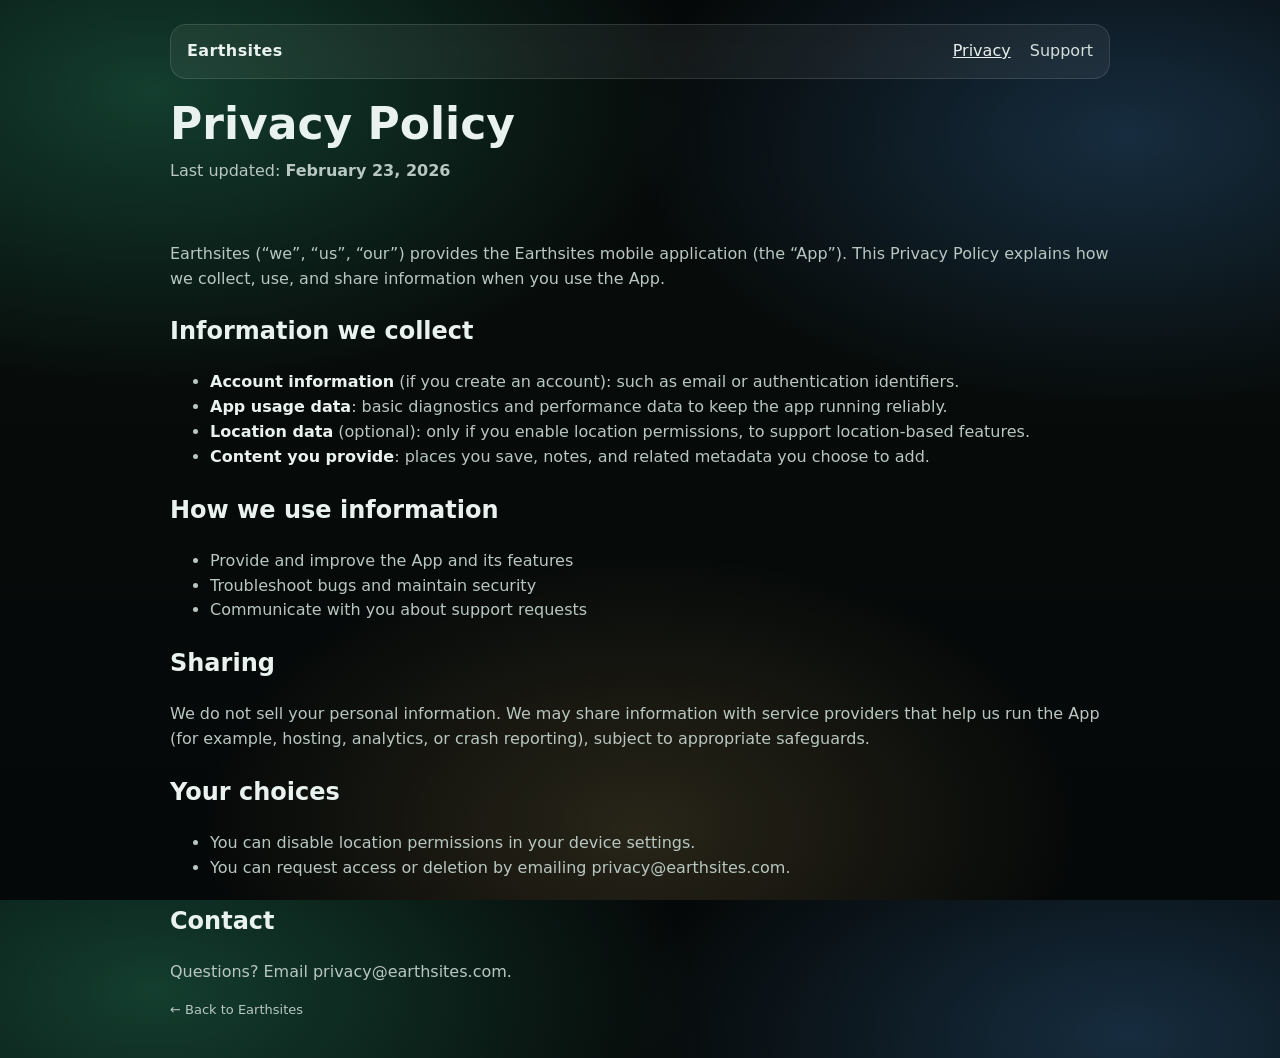
==== privacy.html @ e6c6376e "Initial Earthsites website" ====
<!doctype html>
<html lang="en">
<head>
  <meta charset="utf-8" />
  <meta name="viewport" content="width=device-width,initial-scale=1" />
  <title>Earthsites — Privacy Policy</title>
  <meta name="description" content="Earthsites Privacy Policy" />
  <link rel="stylesheet" href="/styles.css" />
</head>
<body>
  <header class="wrap">
    <nav class="nav">
      <a class="brand" href="/">Earthsites</a>
      <div class="links">
        <a class="active" href="/privacy">Privacy</a>
        <a href="/support">Support</a>
      </div>
    </nav>

    <section class="pagehead">
      <h1>Privacy Policy</h1>
      <p class="sub">Last updated: <strong>February 23, 2026</strong></p>
    </section>
  </header>

  <main class="wrap prose">
    <p>
      Earthsites (“we”, “us”, “our”) provides the Earthsites mobile application (the “App”).
      This Privacy Policy explains how we collect, use, and share information when you use the App.
    </p>

    <h2>Information we collect</h2>
    <ul>
      <li><strong>Account information</strong> (if you create an account): such as email or authentication identifiers.</li>
      <li><strong>App usage data</strong>: basic diagnostics and performance data to keep the app running reliably.</li>
      <li><strong>Location data</strong> (optional): only if you enable location permissions, to support location-based features.</li>
      <li><strong>Content you provide</strong>: places you save, notes, and related metadata you choose to add.</li>
    </ul>

    <h2>How we use information</h2>
    <ul>
      <li>Provide and improve the App and its features</li>
      <li>Troubleshoot bugs and maintain security</li>
      <li>Communicate with you about support requests</li>
    </ul>

    <h2>Sharing</h2>
    <p>
      We do not sell your personal information. We may share information with service providers that help us run the App
      (for example, hosting, analytics, or crash reporting), subject to appropriate safeguards.
    </p>

    <h2>Your choices</h2>
    <ul>
      <li>You can disable location permissions in your device settings.</li>
      <li>You can request access or deletion by emailing <a href="mailto:privacy@earthsites.com">privacy@earthsites.com</a>.</li>
    </ul>

    <h2>Contact</h2>
    <p>
      Questions? Email <a href="mailto:privacy@earthsites.com">privacy@earthsites.com</a>.
    </p>

    <p class="fine"><a href="/">← Back to Earthsites</a></p>
  </main>
</body>
</html>
---- styles.css ----
:root{
  --bg:#070b0a;
  --fg:#e9f2ef;
  --muted:#b8c7c1;
  --glass:rgba(255,255,255,.06);
  --line:rgba(255,255,255,.12);
}

*{box-sizing:border-box}
html,body{height:100%}
body{
  margin:0;
  font:16px/1.55 system-ui,-apple-system,Segoe UI,Roboto,Arial;
  color:var(--fg);
  background:
    radial-gradient(900px 500px at 12% 10%, rgba(60,220,160,.25), transparent 60%),
    radial-gradient(900px 500px at 88% 15%, rgba(80,170,255,.22), transparent 55%),
    radial-gradient(800px 500px at 50% 92%, rgba(255,210,120,.14), transparent 55%),
    linear-gradient(180deg, #050808, #070b0a 35%, #050808);
}

a{color:inherit; text-decoration:none}
a:hover{text-decoration:underline}

.wrap{max-width:980px; margin:0 auto; padding:24px 20px}

.nav{
  display:flex; align-items:center; justify-content:space-between;
  padding:14px 16px; border:1px solid var(--line); background:var(--glass);
  border-radius:16px; backdrop-filter: blur(10px);
}
.brand{font-weight:700; letter-spacing:.4px}
.links a{opacity:.9; margin-left:14px}
.links a.active{opacity:1; text-decoration:underline}

.hero{padding:34px 0 10px}
.kicker{color:var(--muted); margin:0 0 10px}
h1{font-size:44px; line-height:1.05; margin:0 0 12px}
.sub{color:var(--muted); max-width:60ch; margin:0 0 18px}

.cta{display:flex; gap:12px; flex-wrap:wrap; margin:16px 0 22px}
.button{
  display:inline-block; padding:12px 14px; border-radius:14px;
  background:rgba(60,220,160,.18); border:1px solid rgba(60,220,160,.35);
}
.button.ghost{background:transparent; border:1px solid var(--line)}
.button:hover{text-decoration:none; filter:brightness(1.1)}

.card{
  margin-top:18px; border:1px solid var(--line); background:var(--glass);
  border-radius:18px; overflow:hidden;
}
.card-inner{padding:18px}
.badge{
  display:inline-block; padding:4px 10px; border-radius:999px;
  border:1px solid rgba(255,255,255,.18);
  color:var(--muted); font-size:12px;
}
.card-title{margin:10px 0 6px; font-weight:700}
.card-text{margin:0; color:var(--muted)}

.grid{
  display:grid; gap:14px;
  grid-template-columns: repeat(3, minmax(0, 1fr));
  margin:28px 0 18px;
}
.tile{
  border:1px solid var(--line); background:var(--glass);
  border-radius:18px; padding:16px;
}
.tile h2{font-size:18px; margin:0 0 6px}
.tile p{margin:0; color:var(--muted)}

.contact{
  margin:24px 0 40px;
  border:1px solid var(--line); background:var(--glass);
  border-radius:18px; padding:16px;
}
.fine{color:var(--muted); font-size:13px}

.prose{padding-top:0}
.prose h1{font-size:34px}
.prose h2{margin-top:22px}
.prose h3{margin-top:14px}
.prose p, .prose li{color:var(--muted)}
.prose strong{color:var(--fg)}

.pagehead{padding:22px 0 0}

@media (max-width: 860px){
  h1{font-size:36px}
  .grid{grid-template-columns:1fr}
}
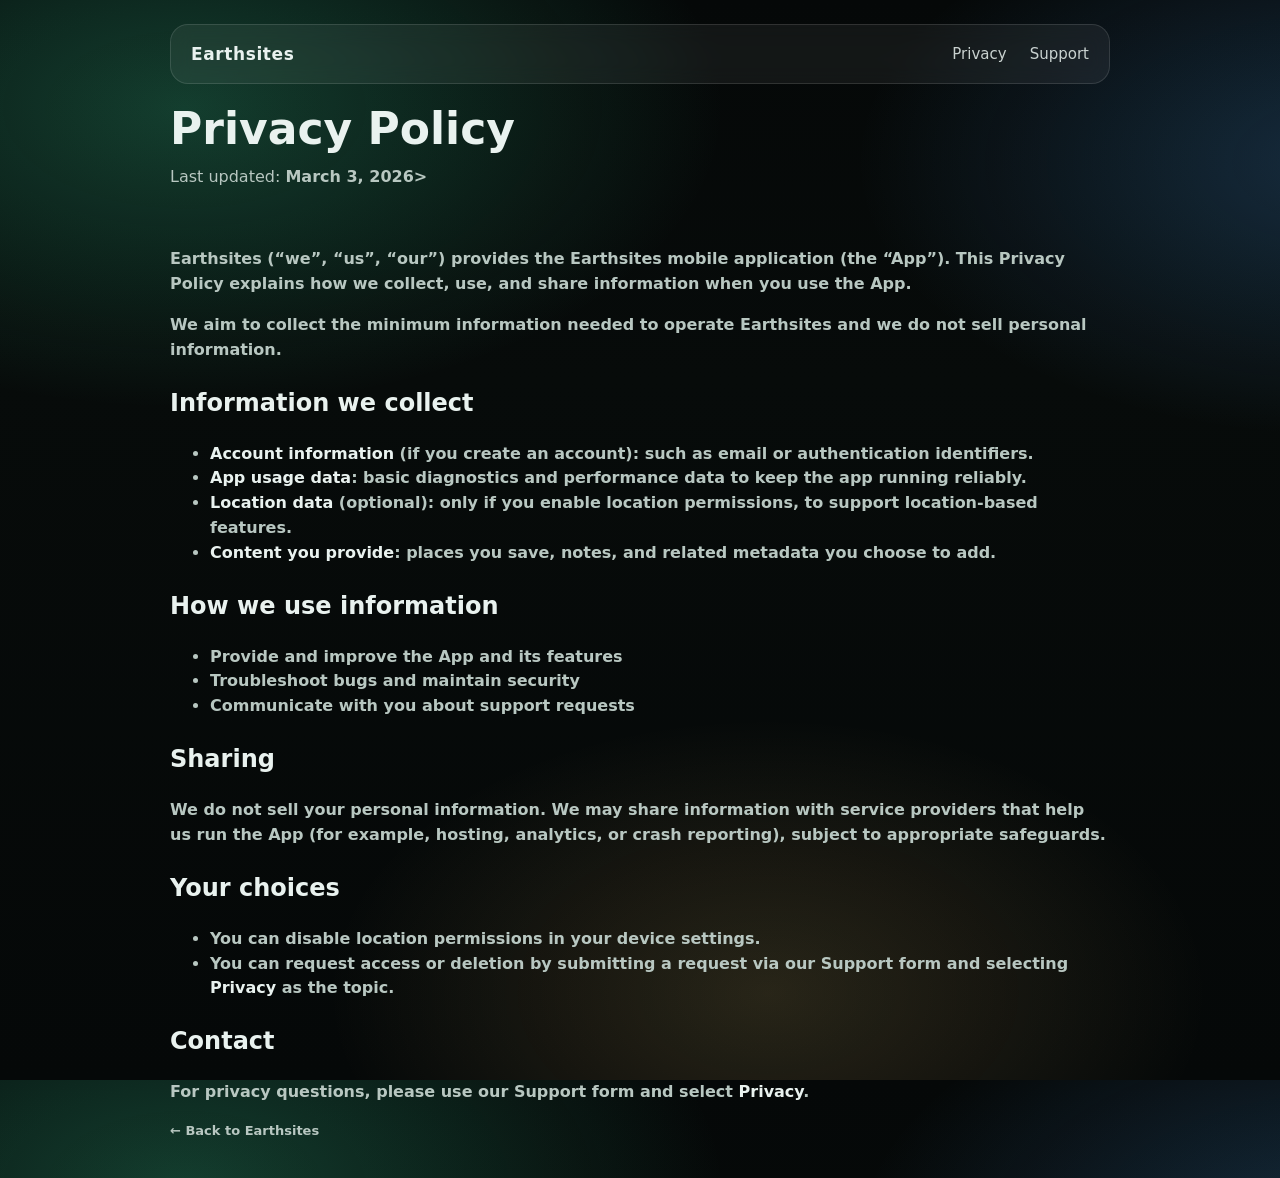
==== commit 83cda199: "Update site content and styles" ====
--- a/privacy.html
+++ b/privacy.html
@@ -19,14 +19,17 @@
 
     <section class="pagehead">
       <h1>Privacy Policy</h1>
-      <p class="sub">Last updated: <strong>February 23, 2026</strong></p>
+      <p class="sub">Last updated: <strong>March 3, 2026></p>
     </section>
   </header>
 
   <main class="wrap prose">
     <p>
       Earthsites (“we”, “us”, “our”) provides the Earthsites mobile application (the “App”).
-      This Privacy Policy explains how we collect, use, and share information when you use the App.
+      This Privacy Policy explains how we collect, use, and share information when you use the App. <p>
+      We aim to collect the minimum information needed to operate Earthsites and we do not sell personal
+     information.
+</p>
     </p>
 
     <h2>Information we collect</h2>
@@ -51,14 +54,18 @@
     </p>
 
     <h2>Your choices</h2>
-    <ul>
-      <li>You can disable location permissions in your device settings.</li>
-      <li>You can request access or deletion by emailing <a href="mailto:privacy@earthsites.com">privacy@earthsites.com</a>.</li>
-    </ul>
+<ul>
+  <li>You can disable location permissions in your device settings.</li>
+  <li>
+    You can request access or deletion by submitting a request via our
+    <a href="/support?topic=Privacy">Support form</a> and selecting <strong>Privacy</strong> as the topic.
+  </li>
+</ul>
 
-    <h2>Contact</h2>
-    <p>
-      Questions? Email <a href="mailto:privacy@earthsites.com">privacy@earthsites.com</a>.
+<h2>Contact</h2>
+<p>
+  For privacy questions, please use our <a href="/support">Support form</a> and select <strong>Privacy</strong>.
+</p>
     </p>
 
     <p class="fine"><a href="/">← Back to Earthsites</a></p>
--- a/styles.css
+++ b/styles.css
@@ -17,6 +17,9 @@
     radial-gradient(900px 500px at 88% 15%, rgba(80,170,255,.22), transparent 55%),
     radial-gradient(800px 500px at 50% 92%, rgba(255,210,120,.14), transparent 55%),
     linear-gradient(180deg, #050808, #070b0a 35%, #050808);
+
+  background-size: 120% 120%;
+  animation: earthsitesAmbient 60s ease-in-out infinite alternate;
 }
 
 a{color:inherit; text-decoration:none}
@@ -25,14 +28,30 @@
 .wrap{max-width:980px; margin:0 auto; padding:24px 20px}
 
 .nav{
-  display:flex; align-items:center; justify-content:space-between;
-  padding:14px 16px; border:1px solid var(--line); background:var(--glass);
-  border-radius:16px; backdrop-filter: blur(10px);
-}
-.brand{font-weight:700; letter-spacing:.4px}
-.links a{opacity:.9; margin-left:14px}
-.links a.active{opacity:1; text-decoration:underline}
-
+  display:flex;
+  align-items:center;
+  justify-content:space-between;
+  padding:16px 20px;
+  border:1px solid var(--line);
+  background:var(--glass);
+  border-radius:18px;
+  backdrop-filter: blur(10px);
+}
+.brand{
+  font-weight:600;
+  letter-spacing:.6px;
+  font-size:17px;
+}
+.links a{
+  opacity:.85;
+  margin-left:18px;
+  font-size:15px;
+  transition: opacity .15s ease;
+}
+
+.links a:hover{
+  opacity:1;
+}
 .hero{padding:34px 0 10px}
 .kicker{color:var(--muted); margin:0 0 10px}
 h1{font-size:44px; line-height:1.05; margin:0 0 12px}
@@ -71,11 +90,6 @@
 .tile h2{font-size:18px; margin:0 0 6px}
 .tile p{margin:0; color:var(--muted)}
 
-.contact{
-  margin:24px 0 40px;
-  border:1px solid var(--line); background:var(--glass);
-  border-radius:18px; padding:16px;
-}
 .fine{color:var(--muted); font-size:13px}
 
 .prose{padding-top:0}
@@ -87,9 +101,218 @@
 
 .pagehead{padding:22px 0 0}
 
+/* -----------------------------
+   Premium Support Form Styling
+------------------------------ */
+
+.form-card{
+  max-width:720px;
+  border:1px solid var(--line);
+  background:var(--glass);
+  border-radius:20px;
+  padding:20px;
+  transition: box-shadow .25s ease, border-color .25s ease;
+  margin: 0 auto;
+}
+
+/* subtle glow when user interacts with the form */
+.form-card:focus-within{
+  border-color: rgba(60,220,160,.45);
+  box-shadow: 0 0 0 1px rgba(60,220,160,.25),
+              0 12px 30px rgba(0,0,0,.35);
+}
+
+.contact-form{
+  display:flex;
+  flex-direction:column;
+  gap:16px;
+}
+
+.field-row{
+  display:grid;
+  grid-template-columns: 1fr 1fr;
+  gap:12px;
+}
+
+.field{
+  display:flex;
+  flex-direction:column;
+  gap:8px;
+}
+
+.field span{
+  color: var(--muted);
+  font-size: 13px;
+}
+
+.contact-form input,
+.contact-form textarea,
+.contact-form select{
+  width:100%;
+  padding:12px 12px;
+  border-radius:14px;
+  border:1px solid var(--line);
+  background: rgba(0,0,0,.18);
+  color:var(--fg);
+  outline:none;
+}
+
+.contact-form textarea{
+  resize: vertical;
+  min-height: 120px;
+}
+
+.contact-form select:focus,
+.contact-form input:focus,
+.contact-form textarea:focus{
+  border-color: rgba(60,220,160,.55);
+}
+
+.check{
+  display:flex;
+  gap:10px;
+  align-items:flex-start;
+  padding:10px 12px;
+  border:1px solid var(--line);
+  border-radius:14px;
+  background: rgba(0,0,0,.10);
+}
+
+.check input{
+  margin-top:2px;
+  width:16px;
+  height:16px;
+}
+
+.check span{
+  color: var(--muted);
+  font-size: 14px;
+  line-height: 1.4;
+}
+
+.check a{ text-decoration: underline; }
+
+.hp{
+  display:none !important;
+}
+
+.button-submit{
+  color:#fff;
+  font-weight:600;
+  letter-spacing:.2px;
+  padding:13px 16px;
+  transition: transform .08s ease, filter .15s ease;
+}
+
+.button-submit:hover{
+  filter:brightness(1.1);
+}
+
+.button-submit:active{
+  transform: translateY(1px);
+}
+
+.calm-note{
+  margin-top:2px;
+  color: var(--muted);
+}
+
+/* Responsive */
 @media (max-width: 860px){
   h1{font-size:36px}
   .grid{grid-template-columns:1fr}
-}
-
-
+  .field-row{ grid-template-columns: 1fr; }
+}
+@keyframes earthsitesAmbient{
+  0%{
+    background-position: 0% 0%;
+  }
+  100%{
+    background-position: 100% 100%;
+  }
+  /* --------------------------------
+   Subtle Earthsites starfield
+-------------------------------- */
+
+body::before{
+  content:"";
+  position:fixed;
+  inset:0;
+  pointer-events:none;
+  background-image:
+    radial-gradient(1px 1px at 10% 20%, rgba(255,255,255,.25), transparent),
+    radial-gradient(1px 1px at 25% 80%, rgba(255,255,255,.2), transparent),
+    radial-gradient(1px 1px at 40% 40%, rgba(255,255,255,.18), transparent),
+    radial-gradient(1px 1px at 60% 70%, rgba(255,255,255,.22), transparent),
+    radial-gradient(1px 1px at 75% 15%, rgba(255,255,255,.18), transparent),
+    radial-gradient(1px 1px at 85% 55%, rgba(255,255,255,.2), transparent),
+    radial-gradient(1px 1px at 50% 10%, rgba(255,255,255,.16), transparent),
+    radial-gradient(1px 1px at 15% 60%, rgba(255,255,255,.2), transparent);
+
+  opacity:.35;
+  z-index:-1;
+}
+@keyframes earthsitesAmbient{
+  0%{
+    background-position: 0% 0%;
+  }
+  100%{
+    background-position: 100% 100%;
+  }
+}
+
+/* --------------------------------
+   Subtle Earthsites starfield
+-------------------------------- */
+
+body::before{
+  content:"";
+  position:fixed;
+  inset:0;
+  pointer-events:none;
+  background-image:
+    radial-gradient(1px 1px at 10% 20%, rgba(255,255,255,.25), transparent),
+    radial-gradient(1px 1px at 25% 80%, rgba(255,255,255,.2), transparent),
+    radial-gradient(1px 1px at 40% 40%, rgba(255,255,255,.18), transparent),
+    radial-gradient(1px 1px at 60% 70%, rgba(255,255,255,.22), transparent),
+    radial-gradient(1px 1px at 75% 15%, rgba(255,255,255,.18), transparent),
+    radial-gradient(1px 1px at 85% 55%, rgba(255,255,255,.2), transparent),
+    radial-gradient(1px 1px at 50% 10%, rgba(255,255,255,.16), transparent),
+    radial-gradient(1px 1px at 15% 60%, rgba(255,255,255,.2), transparent);
+  opacity:.35;
+  z-index:-1;
+  animation: earthsitesStars 8s ease-in-out infinite;
+}
+
+@keyframes earthsitesStars{
+  0%{opacity:.30}
+  50%{opacity:.40}
+  100%{opacity:.30}
+}
+
+/* --------------------------------
+   Earth horizon glow
+-------------------------------- */
+
+body::after{
+  content:"";
+  position:fixed;
+  left:50%;
+  bottom:-220px;
+  transform:translateX(-50%);
+  width:1400px;
+  height:520px;
+  pointer-events:none;
+  border-radius:50%;
+  background:
+    radial-gradient(
+      ellipse at center,
+      rgba(60,220,160,.10) 0%,
+      rgba(80,170,255,.08) 28%,
+      rgba(255,255,255,.05) 42%,
+      rgba(0,0,0,0) 68%
+    );
+  filter: blur(22px);
+  opacity:.55;
+  z-index:-1;
+}
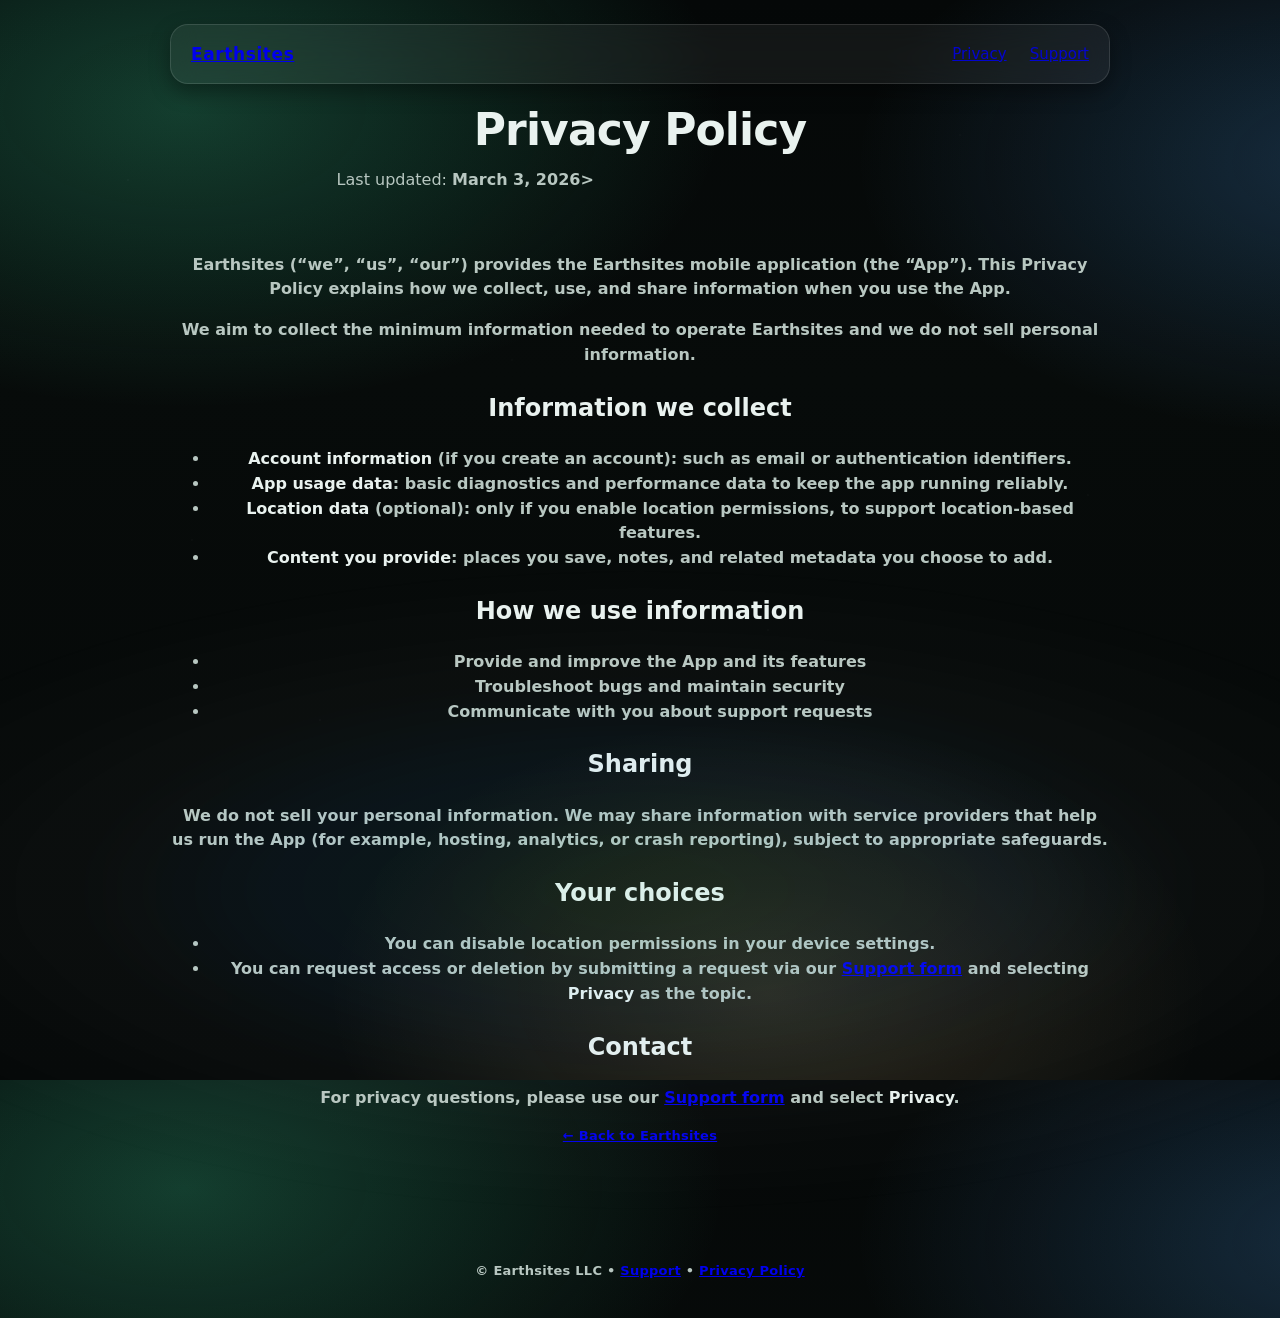
==== commit a15b024a: "Update site pages and styling" ====
--- a/privacy.html
+++ b/privacy.html
@@ -70,6 +70,13 @@
 
     <p class="fine"><a href="/">← Back to Earthsites</a></p>
   </main>
+  <footer class="wrap" style="margin-top:40px;">
+  <p class="fine">
+    © <span id="y"></span> Earthsites LLC
+    • <a href="/support">Support</a>
+    • <a href="/privacy">Privacy Policy</a>
+  </p>
+</footer>
 </body>
 </html>
 
--- a/styles.css
+++ b/styles.css
@@ -12,16 +12,23 @@
   margin:0;
   font:16px/1.55 system-ui,-apple-system,Segoe UI,Roboto,Arial;
   color:var(--fg);
+  position:relative;
+  overflow-x:hidden;
+  -webkit-font-smoothing: antialiased;
+  text-rendering: optimizeLegibility;
   background:
     radial-gradient(900px 500px at 12% 10%, rgba(60,220,160,.25), transparent 60%),
     radial-gradient(900px 500px at 88% 15%, rgba(80,170,255,.22), transparent 55%),
     radial-gradient(800px 500px at 50% 92%, rgba(255,210,120,.14), transparent 55%),
     linear-gradient(180deg, #050808, #070b0a 35%, #050808);
-
-  background-size: 120% 120%;
-  animation: earthsitesAmbient 60s ease-in-out infinite alternate;
-}
-
+  background-size:120% 120%;
+  animation:earthsitesAmbient 60s ease-in-out infinite alternate;
+}
+header, main, footer{
+  text-align:center;
+  margin-top:40px;
+}
+}
 a{color:inherit; text-decoration:none}
 a:hover{text-decoration:underline}
 
@@ -35,7 +42,8 @@
   border:1px solid var(--line);
   background:var(--glass);
   border-radius:18px;
-  backdrop-filter: blur(10px);
+  backdrop-filter: blur(14px);
+  box-shadow:0 8px 20px rgba(0,0,0,.35);
 }
 .brand{
   font-weight:600;
@@ -54,27 +62,51 @@
 }
 .hero{padding:34px 0 10px}
 .kicker{color:var(--muted); margin:0 0 10px}
-h1{font-size:44px; line-height:1.05; margin:0 0 12px}
-.sub{color:var(--muted); max-width:60ch; margin:0 0 18px}
-
+h1{
+  font-size:44px;
+  line-height:1.08;
+  letter-spacing:-0.02em;
+  font-weight:650;
+  margin:0 0 14px;
+}
+.sub{
+  color:var(--muted);
+  max-width:58ch;
+  margin:0 0 20px;
+}
 .cta{display:flex; gap:12px; flex-wrap:wrap; margin:16px 0 22px}
 .button{
   display:inline-block; padding:12px 14px; border-radius:14px;
   background:rgba(60,220,160,.18); border:1px solid rgba(60,220,160,.35);
+  transition:transform .12s ease, box-shadow .18s ease, filter .15s ease;
 }
 .button.ghost{background:transparent; border:1px solid var(--line)}
-.button:hover{text-decoration:none; filter:brightness(1.1)}
+.button:hover{
+  text-decoration:none;
+  filter:brightness(1.08);
+  transform:translateY(-1px);
+  box-shadow:0 6px 16px rgba(0,0,0,.35);
+}
 
 .card{
-  margin-top:18px; border:1px solid var(--line); background:var(--glass);
-  border-radius:18px; overflow:hidden;
+  margin-top:18px;
+  border:1px solid rgba(255,255,255,.14);
+  background:var(--glass);
+  border-radius:18px;
+  overflow:hidden;
+  box-shadow:0 12px 30px rgba(0,0,0,.35);
 }
 .card-inner{padding:18px}
 .badge{
-  display:inline-block; padding:4px 10px; border-radius:999px;
+  display:inline-block;
+  padding:4px 10px;
+  border-radius:999px;
   border:1px solid rgba(255,255,255,.18);
-  color:var(--muted); font-size:12px;
-}
+  color:var(--muted);
+  font-size:12px;
+  letter-spacing:.05em;
+}
+
 .card-title{margin:10px 0 6px; font-weight:700}
 .card-text{margin:0; color:var(--muted)}
 
@@ -84,13 +116,18 @@
   margin:28px 0 18px;
 }
 .tile{
-  border:1px solid var(--line); background:var(--glass);
-  border-radius:18px; padding:16px;
+  border:1px solid var(--line);
+  background:var(--glass);
+  border-radius:18px;
+  padding:16px;
+  box-shadow:0 10px 22px rgba(0,0,0,.28);
 }
 .tile h2{font-size:18px; margin:0 0 6px}
-.tile p{margin:0; color:var(--muted)}
-
-.fine{color:var(--muted); font-size:13px}
+.tile p{
+  margin-top:4px;
+  color:var(--muted);
+}
+.fine{color:var(--muted); font-size:13px; letter-spacing:.02em}
 
 .prose{padding-top:0}
 .prose h1{font-size:34px}
@@ -155,6 +192,7 @@
   background: rgba(0,0,0,.18);
   color:var(--fg);
   outline:none;
+  transition:border-color .15s ease, box-shadow .15s ease;
 }
 
 .contact-form textarea{
@@ -225,11 +263,18 @@
 }
 @keyframes earthsitesAmbient{
   0%{
-    background-position: 0% 0%;
+    background-size:120% 120%;
   }
   100%{
-    background-position: 100% 100%;
+    background-size:130% 130%;
   }
+}
+
+@keyframes earthsitesStars{
+  0%{opacity:.45}
+  50%{opacity:.60}
+  100%{opacity:.45}
+}
   /* --------------------------------
    Subtle Earthsites starfield
 -------------------------------- */
@@ -240,25 +285,17 @@
   inset:0;
   pointer-events:none;
   background-image:
-    radial-gradient(1px 1px at 10% 20%, rgba(255,255,255,.25), transparent),
-    radial-gradient(1px 1px at 25% 80%, rgba(255,255,255,.2), transparent),
-    radial-gradient(1px 1px at 40% 40%, rgba(255,255,255,.18), transparent),
-    radial-gradient(1px 1px at 60% 70%, rgba(255,255,255,.22), transparent),
-    radial-gradient(1px 1px at 75% 15%, rgba(255,255,255,.18), transparent),
-    radial-gradient(1px 1px at 85% 55%, rgba(255,255,255,.2), transparent),
-    radial-gradient(1px 1px at 50% 10%, rgba(255,255,255,.16), transparent),
-    radial-gradient(1px 1px at 15% 60%, rgba(255,255,255,.2), transparent);
-
-  opacity:.35;
-  z-index:-1;
-}
-@keyframes earthsitesAmbient{
-  0%{
-    background-position: 0% 0%;
-  }
-  100%{
-    background-position: 100% 100%;
-  }
+    radial-gradient(1.5px 1.5px at 10% 20%, rgba(255,255,255,.35), transparent),
+    -gradient(1.5px 1.5px at 25% 80%, rgba(255,255,255,.28), transparent),
+    radial-gradient(1.5px 1.5px at 40% 40%, rgba(255,255,255,.22), transparent),
+    radial-gradient(1.5px 1.5px at 60% 70%, rgba(255,255,255,.30), transparent),
+    radial-gradient(1.5px 1.5px at 75% 15%, rgba(255,255,255,.24), transparent),
+    radial-gradient(1.5px 1.5px at 85% 55%, rgba(255,255,255,.28), transparent),
+    radial-gradient(1.5px 1.5px at 50% 10%, rgba(255,255,255,.20), transparent),
+    radial-gradient(1.5px 1.5px at 15% 60%, rgba(255,255,255,.26), transparent);
+  opacity:.55;
+  z-index:0;
+  animation: earthsitesStars 4s ease-in-out infinite;
 }
 
 /* --------------------------------
@@ -298,21 +335,21 @@
   content:"";
   position:fixed;
   left:50%;
-  bottom:-220px;
+  bottom:-340px;
   transform:translateX(-50%);
-  width:1400px;
-  height:520px;
+  width:1900px;
+  height:700px;
   pointer-events:none;
   border-radius:50%;
   background:
     radial-gradient(
       ellipse at center,
-      rgba(60,220,160,.10) 0%,
-      rgba(80,170,255,.08) 28%,
-      rgba(255,255,255,.05) 42%,
+      rgba(60,220,160,.12) 0%,
+      rgba(80,170,255,.10) 26%,
+      rgba(255,255,255,.04) 40%,
       rgba(0,0,0,0) 68%
     );
-  filter: blur(22px);
-  opacity:.55;
-  z-index:-1;
+  filter: blur(26px);
+  opacity:.75;
+  z-index:0;
 }
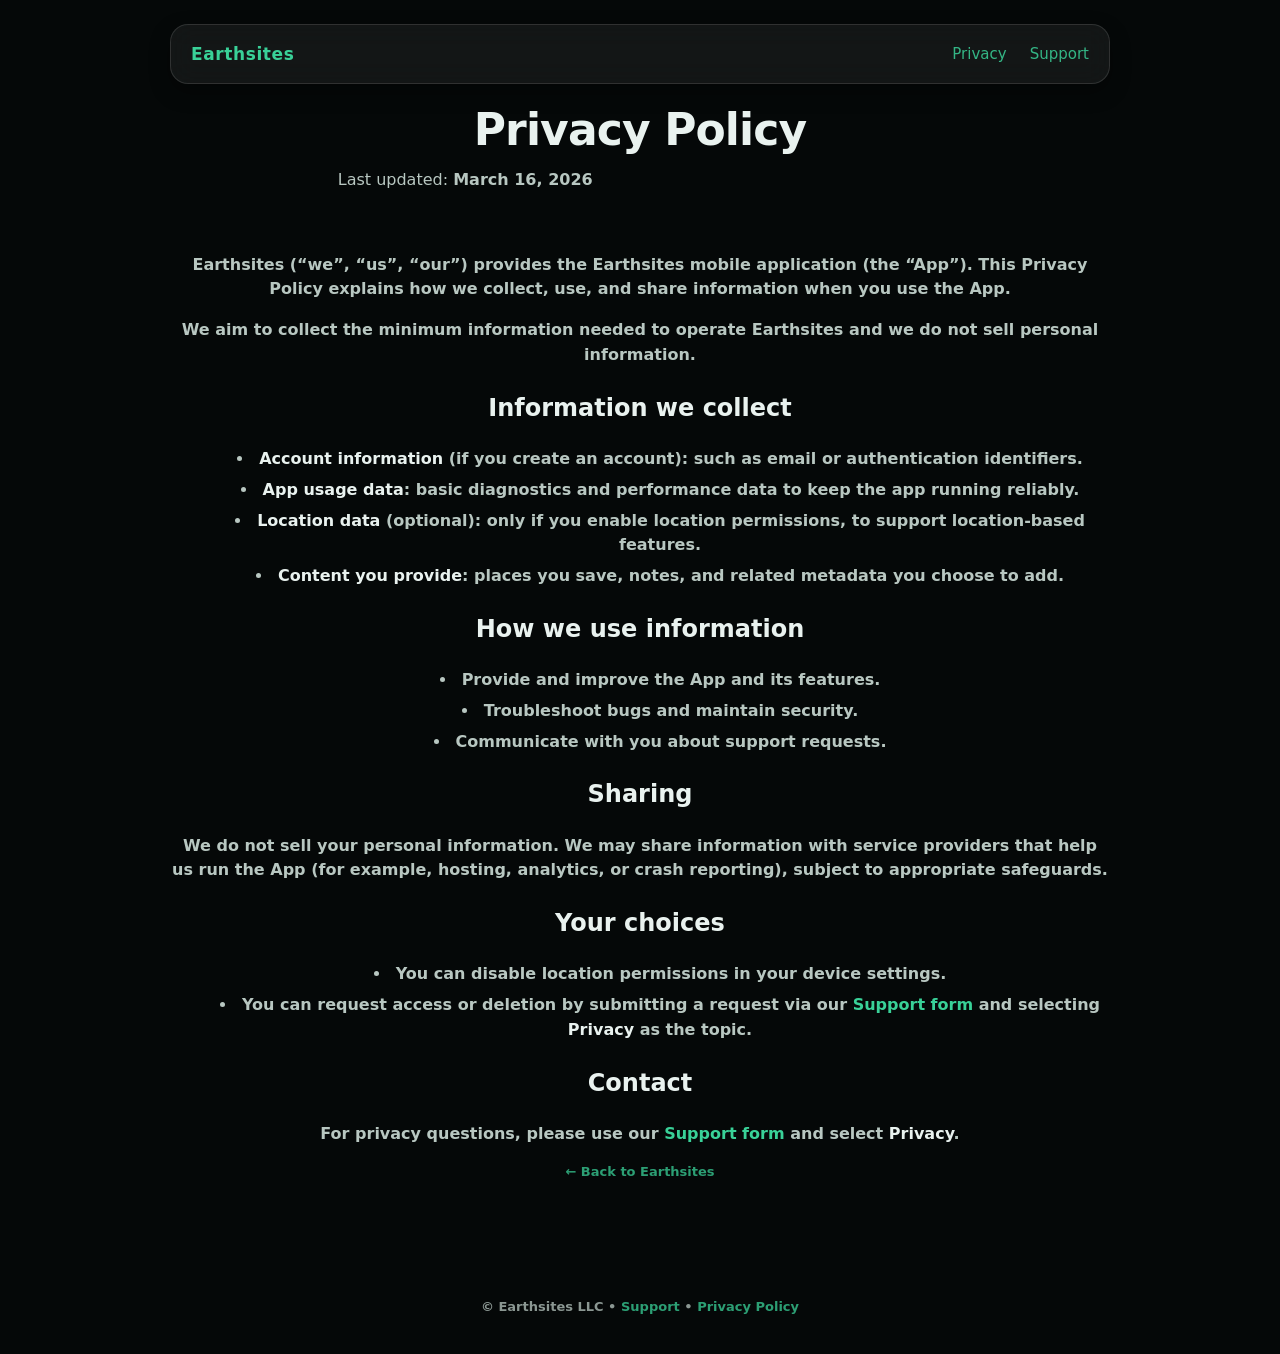
==== commit de934e1d: "Update punctuation in privacy policy" ====
--- a/privacy.html
+++ b/privacy.html
@@ -19,7 +19,7 @@
 
     <section class="pagehead">
       <h1>Privacy Policy</h1>
-      <p class="sub">Last updated: <strong>March 3, 2026></p>
+      <p class="sub">Last updated: <strong>March 16, 2026</p>
     </section>
   </header>
 
@@ -42,9 +42,9 @@
 
     <h2>How we use information</h2>
     <ul>
-      <li>Provide and improve the App and its features</li>
-      <li>Troubleshoot bugs and maintain security</li>
-      <li>Communicate with you about support requests</li>
+      <li>Provide and improve the App and its features.</li>
+      <li>Troubleshoot bugs and maintain security.</li>
+      <li>Communicate with you about support requests.</li>
     </ul>
 
     <h2>Sharing</h2>
--- a/styles.css
+++ b/styles.css
@@ -14,23 +14,27 @@
   color:var(--fg);
   position:relative;
   overflow-x:hidden;
-  -webkit-font-smoothing: antialiased;
-  text-rendering: optimizeLegibility;
-  background:
-    radial-gradient(900px 500px at 12% 10%, rgba(60,220,160,.25), transparent 60%),
-    radial-gradient(900px 500px at 88% 15%, rgba(80,170,255,.22), transparent 55%),
-    radial-gradient(800px 500px at 50% 92%, rgba(255,210,120,.14), transparent 55%),
-    linear-gradient(180deg, #050808, #070b0a 35%, #050808);
-  background-size:120% 120%;
-  animation:earthsitesAmbient 60s ease-in-out infinite alternate;
+  -webkit-font-smoothing:antialiased;
+  text-rendering:optimizeLegibility;
+  background:#050808;
 }
 header, main, footer{
   text-align:center;
   margin-top:40px;
 }
-}
-a{color:inherit; text-decoration:none}
-a:hover{text-decoration:underline}
+
+a{
+  color:rgba(60,220,160,.95);
+  text-decoration:none;
+  transition:color .15s ease;
+}
+a:hover{
+  color:rgba(60,220,160,1);
+  text-decoration:underline;
+}a{
+  transition:color .15s ease;
+}
+
 
 .wrap{max-width:980px; margin:0 auto; padding:24px 20px}
 
@@ -66,7 +70,7 @@
   font-size:44px;
   line-height:1.08;
   letter-spacing:-0.02em;
-  font-weight:650;
+  font-weight:600;
   margin:0 0 14px;
 }
 .sub{
@@ -78,14 +82,12 @@
 .button{
   display:inline-block; padding:12px 14px; border-radius:14px;
   background:rgba(60,220,160,.18); border:1px solid rgba(60,220,160,.35);
-  transition:transform .12s ease, box-shadow .18s ease, filter .15s ease;
-}
-.button.ghost{background:transparent; border:1px solid var(--line)}
+  transition: all .18s ease;
+}
 .button:hover{
   text-decoration:none;
   filter:brightness(1.08);
-  transform:translateY(-1px);
-  box-shadow:0 6px 16px rgba(0,0,0,.35);
+ box-shadow:0 0 12px rgba(60,220,160,.35);
 }
 
 .card{
@@ -127,7 +129,11 @@
   margin-top:4px;
   color:var(--muted);
 }
-.fine{color:var(--muted); font-size:13px; letter-spacing:.02em}
+.fine{
+  color:var(--muted);
+  font-size:13px;
+  opacity:.75;
+}
 
 .prose{padding-top:0}
 .prose h1{font-size:34px}
@@ -135,6 +141,12 @@
 .prose h3{margin-top:14px}
 .prose p, .prose li{color:var(--muted)}
 .prose strong{color:var(--fg)}
+.prose ul{
+  list-style-position: inside;
+}
+.prose li{
+  margin:6px 0;
+}
 
 .pagehead{padding:22px 0 0}
 
@@ -259,97 +271,16 @@
 @media (max-width: 860px){
   h1{font-size:36px}
   .grid{grid-template-columns:1fr}
-  .field-row{ grid-template-columns: 1fr; }
-}
-@keyframes earthsitesAmbient{
-  0%{
-    background-size:120% 120%;
-  }
-  100%{
-    background-size:130% 130%;
-  }
-}
-
-@keyframes earthsitesStars{
-  0%{opacity:.45}
-  50%{opacity:.60}
-  100%{opacity:.45}
-}
-  /* --------------------------------
-   Subtle Earthsites starfield
--------------------------------- */
-
-body::before{
-  content:"";
-  position:fixed;
-  inset:0;
-  pointer-events:none;
-  background-image:
-    radial-gradient(1.5px 1.5px at 10% 20%, rgba(255,255,255,.35), transparent),
-    -gradient(1.5px 1.5px at 25% 80%, rgba(255,255,255,.28), transparent),
-    radial-gradient(1.5px 1.5px at 40% 40%, rgba(255,255,255,.22), transparent),
-    radial-gradient(1.5px 1.5px at 60% 70%, rgba(255,255,255,.30), transparent),
-    radial-gradient(1.5px 1.5px at 75% 15%, rgba(255,255,255,.24), transparent),
-    radial-gradient(1.5px 1.5px at 85% 55%, rgba(255,255,255,.28), transparent),
-    radial-gradient(1.5px 1.5px at 50% 10%, rgba(255,255,255,.20), transparent),
-    radial-gradient(1.5px 1.5px at 15% 60%, rgba(255,255,255,.26), transparent);
-  opacity:.55;
-  z-index:0;
-  animation: earthsitesStars 4s ease-in-out infinite;
-}
+  .field-row{ grid-template-columns: 1fr; } }
+  
 
 /* --------------------------------
    Subtle Earthsites starfield
 -------------------------------- */
-
-body::before{
-  content:"";
-  position:fixed;
-  inset:0;
-  pointer-events:none;
-  background-image:
-    radial-gradient(1px 1px at 10% 20%, rgba(255,255,255,.25), transparent),
-    radial-gradient(1px 1px at 25% 80%, rgba(255,255,255,.2), transparent),
-    radial-gradient(1px 1px at 40% 40%, rgba(255,255,255,.18), transparent),
-    radial-gradient(1px 1px at 60% 70%, rgba(255,255,255,.22), transparent),
-    radial-gradient(1px 1px at 75% 15%, rgba(255,255,255,.18), transparent),
-    radial-gradient(1px 1px at 85% 55%, rgba(255,255,255,.2), transparent),
-    radial-gradient(1px 1px at 50% 10%, rgba(255,255,255,.16), transparent),
-    radial-gradient(1px 1px at 15% 60%, rgba(255,255,255,.2), transparent);
-  opacity:.35;
-  z-index:-1;
-  animation: earthsitesStars 8s ease-in-out infinite;
-}
-
-@keyframes earthsitesStars{
-  0%{opacity:.30}
-  50%{opacity:.40}
-  100%{opacity:.30}
-}
-
 /* --------------------------------
    Earth horizon glow
 -------------------------------- */
 
 body::after{
-  content:"";
-  position:fixed;
-  left:50%;
-  bottom:-340px;
-  transform:translateX(-50%);
-  width:1900px;
-  height:700px;
-  pointer-events:none;
-  border-radius:50%;
-  background:
-    radial-gradient(
-      ellipse at center,
-      rgba(60,220,160,.12) 0%,
-      rgba(80,170,255,.10) 26%,
-      rgba(255,255,255,.04) 40%,
-      rgba(0,0,0,0) 68%
-    );
-  filter: blur(26px);
-  opacity:.75;
-  z-index:0;
+  display:none;
 }
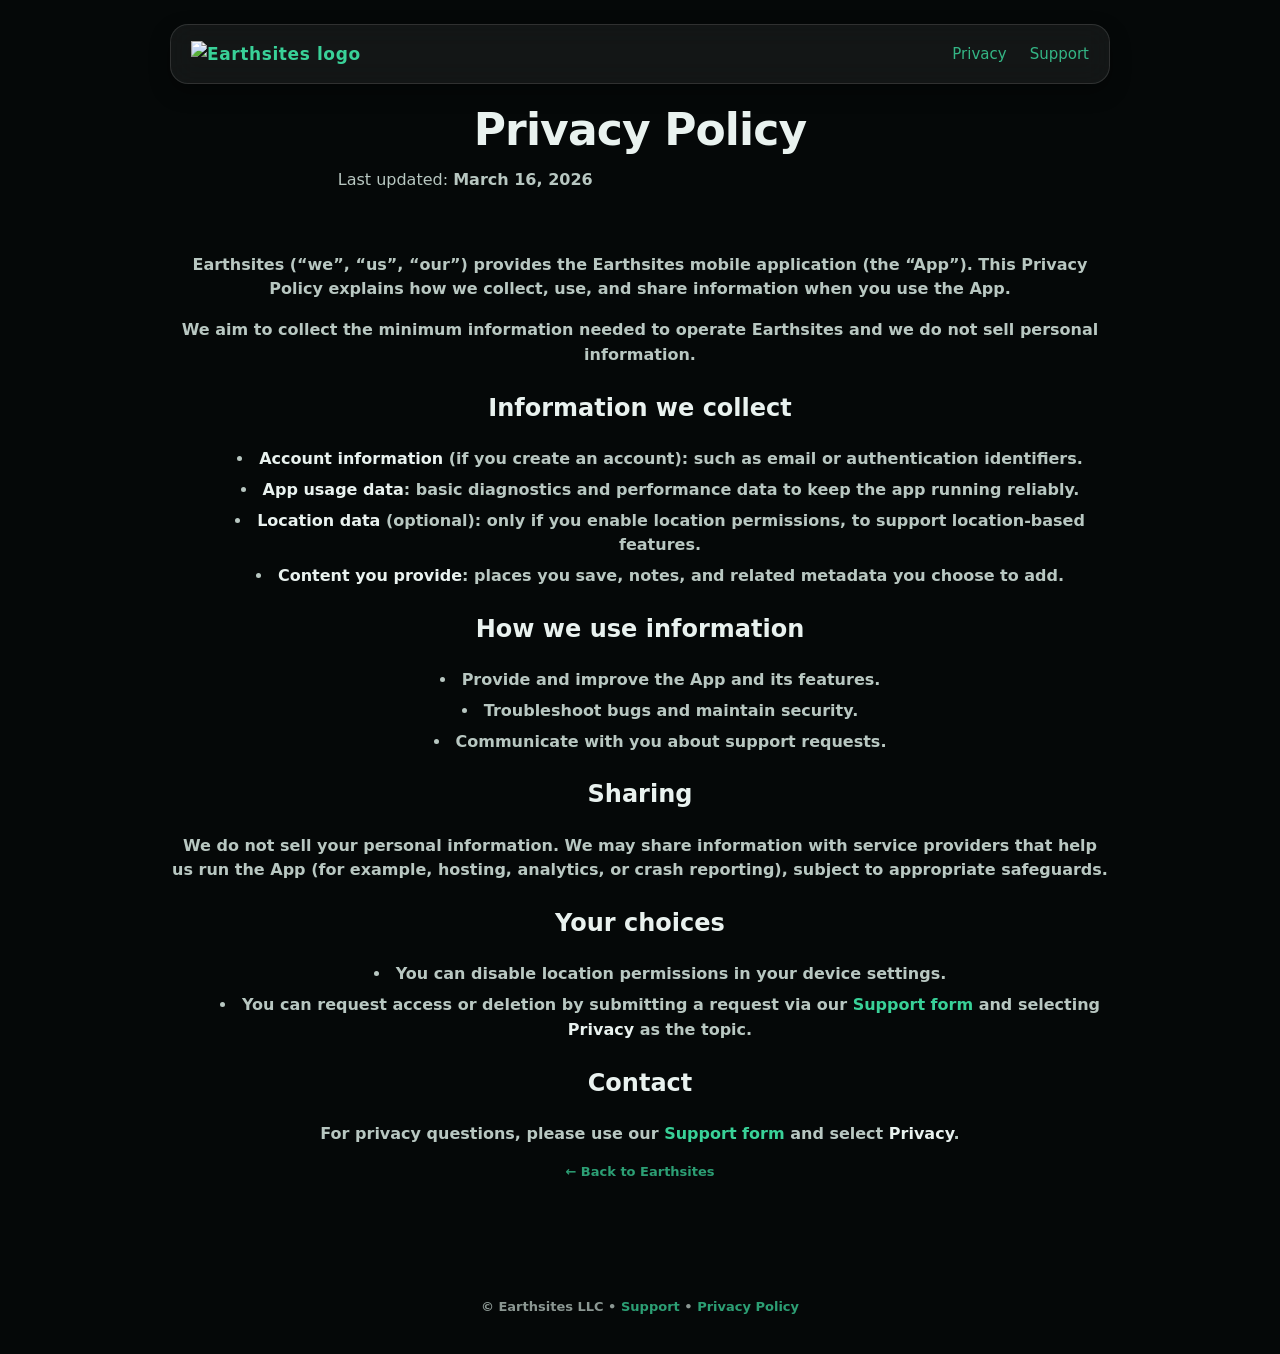
==== commit 57f6b8e2: "Add logo to support and privacy pages" ====
--- a/privacy.html
+++ b/privacy.html
@@ -1,82 +1,84 @@
-<!doctype html>
-<html lang="en">
-<head>
-  <meta charset="utf-8" />
-  <meta name="viewport" content="width=device-width,initial-scale=1" />
-  <title>Earthsites — Privacy Policy</title>
-  <meta name="description" content="Earthsites Privacy Policy" />
-  <link rel="stylesheet" href="/styles.css" />
-</head>
-<body>
-  <header class="wrap">
-    <nav class="nav">
-      <a class="brand" href="/">Earthsites</a>
-      <div class="links">
-        <a class="active" href="/privacy">Privacy</a>
-        <a href="/support">Support</a>
-      </div>
-    </nav>
-
-    <section class="pagehead">
-      <h1>Privacy Policy</h1>
-      <p class="sub">Last updated: <strong>March 16, 2026</p>
-    </section>
-  </header>
-
-  <main class="wrap prose">
-    <p>
-      Earthsites (“we”, “us”, “our”) provides the Earthsites mobile application (the “App”).
-      This Privacy Policy explains how we collect, use, and share information when you use the App. <p>
-      We aim to collect the minimum information needed to operate Earthsites and we do not sell personal
-     information.
-</p>
-    </p>
-
-    <h2>Information we collect</h2>
-    <ul>
-      <li><strong>Account information</strong> (if you create an account): such as email or authentication identifiers.</li>
-      <li><strong>App usage data</strong>: basic diagnostics and performance data to keep the app running reliably.</li>
-      <li><strong>Location data</strong> (optional): only if you enable location permissions, to support location-based features.</li>
-      <li><strong>Content you provide</strong>: places you save, notes, and related metadata you choose to add.</li>
-    </ul>
-
-    <h2>How we use information</h2>
-    <ul>
-      <li>Provide and improve the App and its features.</li>
-      <li>Troubleshoot bugs and maintain security.</li>
-      <li>Communicate with you about support requests.</li>
-    </ul>
-
-    <h2>Sharing</h2>
-    <p>
-      We do not sell your personal information. We may share information with service providers that help us run the App
-      (for example, hosting, analytics, or crash reporting), subject to appropriate safeguards.
-    </p>
-
-    <h2>Your choices</h2>
-<ul>
-  <li>You can disable location permissions in your device settings.</li>
-  <li>
-    You can request access or deletion by submitting a request via our
-    <a href="/support?topic=Privacy">Support form</a> and selecting <strong>Privacy</strong> as the topic.
-  </li>
-</ul>
-
-<h2>Contact</h2>
-<p>
-  For privacy questions, please use our <a href="/support">Support form</a> and select <strong>Privacy</strong>.
-</p>
-    </p>
-
-    <p class="fine"><a href="/">← Back to Earthsites</a></p>
-  </main>
-  <footer class="wrap" style="margin-top:40px;">
-  <p class="fine">
-    © <span id="y"></span> Earthsites LLC
-    • <a href="/support">Support</a>
-    • <a href="/privacy">Privacy Policy</a>
-  </p>
-</footer>
-</body>
-</html>
-
+<!doctype html>
+<html lang="en">
+<head>
+  <meta charset="utf-8" />
+  <meta name="viewport" content="width=device-width,initial-scale=1" />
+  <title>Earthsites — Privacy Policy</title>
+  <meta name="description" content="Earthsites Privacy Policy" />
+  <link rel="stylesheet" href="/styles.css" />
+</head>
+<body>
+  <header class="wrap">
+    <nav class="nav">
+      <a class="brand" href="/">
+  <img src="/eslogo-transparent.png" alt="Earthsites logo" style="height:40px;">
+</a>
+      <div class="links">
+        <a class="active" href="/privacy">Privacy</a>
+        <a href="/support">Support</a>
+      </div>
+    </nav>
+
+    <section class="pagehead">
+      <h1>Privacy Policy</h1>
+      <p class="sub">Last updated: <strong>March 16, 2026</p>
+    </section>
+  </header>
+
+  <main class="wrap prose">
+    <p>
+      Earthsites (“we”, “us”, “our”) provides the Earthsites mobile application (the “App”).
+      This Privacy Policy explains how we collect, use, and share information when you use the App. <p>
+      We aim to collect the minimum information needed to operate Earthsites and we do not sell personal
+     information.
+</p>
+    </p>
+
+    <h2>Information we collect</h2>
+    <ul>
+      <li><strong>Account information</strong> (if you create an account): such as email or authentication identifiers.</li>
+      <li><strong>App usage data</strong>: basic diagnostics and performance data to keep the app running reliably.</li>
+      <li><strong>Location data</strong> (optional): only if you enable location permissions, to support location-based features.</li>
+      <li><strong>Content you provide</strong>: places you save, notes, and related metadata you choose to add.</li>
+    </ul>
+
+    <h2>How we use information</h2>
+    <ul>
+      <li>Provide and improve the App and its features.</li>
+      <li>Troubleshoot bugs and maintain security.</li>
+      <li>Communicate with you about support requests.</li>
+    </ul>
+
+    <h2>Sharing</h2>
+    <p>
+      We do not sell your personal information. We may share information with service providers that help us run the App
+      (for example, hosting, analytics, or crash reporting), subject to appropriate safeguards.
+    </p>
+
+    <h2>Your choices</h2>
+<ul>
+  <li>You can disable location permissions in your device settings.</li>
+  <li>
+    You can request access or deletion by submitting a request via our
+    <a href="/support?topic=Privacy">Support form</a> and selecting <strong>Privacy</strong> as the topic.
+  </li>
+</ul>
+
+<h2>Contact</h2>
+<p>
+  For privacy questions, please use our <a href="/support">Support form</a> and select <strong>Privacy</strong>.
+</p>
+    </p>
+
+    <p class="fine"><a href="/">← Back to Earthsites</a></p>
+  </main>
+  <footer class="wrap" style="margin-top:40px;">
+  <p class="fine">
+    © <span id="y"></span> Earthsites LLC
+    • <a href="/support">Support</a>
+    • <a href="/privacy">Privacy Policy</a>
+  </p>
+</footer>
+</body>
+</html>
+
--- a/styles.css
+++ b/styles.css
@@ -1,286 +1,286 @@
-:root{
-  --bg:#070b0a;
-  --fg:#e9f2ef;
-  --muted:#b8c7c1;
-  --glass:rgba(255,255,255,.06);
-  --line:rgba(255,255,255,.12);
-}
-
-*{box-sizing:border-box}
-html,body{height:100%}
-body{
-  margin:0;
-  font:16px/1.55 system-ui,-apple-system,Segoe UI,Roboto,Arial;
-  color:var(--fg);
-  position:relative;
-  overflow-x:hidden;
-  -webkit-font-smoothing:antialiased;
-  text-rendering:optimizeLegibility;
-  background:#050808;
-}
-header, main, footer{
-  text-align:center;
-  margin-top:40px;
-}
-
-a{
-  color:rgba(60,220,160,.95);
-  text-decoration:none;
-  transition:color .15s ease;
-}
-a:hover{
-  color:rgba(60,220,160,1);
-  text-decoration:underline;
-}a{
-  transition:color .15s ease;
-}
-
-
-.wrap{max-width:980px; margin:0 auto; padding:24px 20px}
-
-.nav{
-  display:flex;
-  align-items:center;
-  justify-content:space-between;
-  padding:16px 20px;
-  border:1px solid var(--line);
-  background:var(--glass);
-  border-radius:18px;
-  backdrop-filter: blur(14px);
-  box-shadow:0 8px 20px rgba(0,0,0,.35);
-}
-.brand{
-  font-weight:600;
-  letter-spacing:.6px;
-  font-size:17px;
-}
-.links a{
-  opacity:.85;
-  margin-left:18px;
-  font-size:15px;
-  transition: opacity .15s ease;
-}
-
-.links a:hover{
-  opacity:1;
-}
-.hero{padding:34px 0 10px}
-.kicker{color:var(--muted); margin:0 0 10px}
-h1{
-  font-size:44px;
-  line-height:1.08;
-  letter-spacing:-0.02em;
-  font-weight:600;
-  margin:0 0 14px;
-}
-.sub{
-  color:var(--muted);
-  max-width:58ch;
-  margin:0 0 20px;
-}
-.cta{display:flex; gap:12px; flex-wrap:wrap; margin:16px 0 22px}
-.button{
-  display:inline-block; padding:12px 14px; border-radius:14px;
-  background:rgba(60,220,160,.18); border:1px solid rgba(60,220,160,.35);
-  transition: all .18s ease;
-}
-.button:hover{
-  text-decoration:none;
-  filter:brightness(1.08);
- box-shadow:0 0 12px rgba(60,220,160,.35);
-}
-
-.card{
-  margin-top:18px;
-  border:1px solid rgba(255,255,255,.14);
-  background:var(--glass);
-  border-radius:18px;
-  overflow:hidden;
-  box-shadow:0 12px 30px rgba(0,0,0,.35);
-}
-.card-inner{padding:18px}
-.badge{
-  display:inline-block;
-  padding:4px 10px;
-  border-radius:999px;
-  border:1px solid rgba(255,255,255,.18);
-  color:var(--muted);
-  font-size:12px;
-  letter-spacing:.05em;
-}
-
-.card-title{margin:10px 0 6px; font-weight:700}
-.card-text{margin:0; color:var(--muted)}
-
-.grid{
-  display:grid; gap:14px;
-  grid-template-columns: repeat(3, minmax(0, 1fr));
-  margin:28px 0 18px;
-}
-.tile{
-  border:1px solid var(--line);
-  background:var(--glass);
-  border-radius:18px;
-  padding:16px;
-  box-shadow:0 10px 22px rgba(0,0,0,.28);
-}
-.tile h2{font-size:18px; margin:0 0 6px}
-.tile p{
-  margin-top:4px;
-  color:var(--muted);
-}
-.fine{
-  color:var(--muted);
-  font-size:13px;
-  opacity:.75;
-}
-
-.prose{padding-top:0}
-.prose h1{font-size:34px}
-.prose h2{margin-top:22px}
-.prose h3{margin-top:14px}
-.prose p, .prose li{color:var(--muted)}
-.prose strong{color:var(--fg)}
-.prose ul{
-  list-style-position: inside;
-}
-.prose li{
-  margin:6px 0;
-}
-
-.pagehead{padding:22px 0 0}
-
-/* -----------------------------
-   Premium Support Form Styling
------------------------------- */
-
-.form-card{
-  max-width:720px;
-  border:1px solid var(--line);
-  background:var(--glass);
-  border-radius:20px;
-  padding:20px;
-  transition: box-shadow .25s ease, border-color .25s ease;
-  margin: 0 auto;
-}
-
-/* subtle glow when user interacts with the form */
-.form-card:focus-within{
-  border-color: rgba(60,220,160,.45);
-  box-shadow: 0 0 0 1px rgba(60,220,160,.25),
-              0 12px 30px rgba(0,0,0,.35);
-}
-
-.contact-form{
-  display:flex;
-  flex-direction:column;
-  gap:16px;
-}
-
-.field-row{
-  display:grid;
-  grid-template-columns: 1fr 1fr;
-  gap:12px;
-}
-
-.field{
-  display:flex;
-  flex-direction:column;
-  gap:8px;
-}
-
-.field span{
-  color: var(--muted);
-  font-size: 13px;
-}
-
-.contact-form input,
-.contact-form textarea,
-.contact-form select{
-  width:100%;
-  padding:12px 12px;
-  border-radius:14px;
-  border:1px solid var(--line);
-  background: rgba(0,0,0,.18);
-  color:var(--fg);
-  outline:none;
-  transition:border-color .15s ease, box-shadow .15s ease;
-}
-
-.contact-form textarea{
-  resize: vertical;
-  min-height: 120px;
-}
-
-.contact-form select:focus,
-.contact-form input:focus,
-.contact-form textarea:focus{
-  border-color: rgba(60,220,160,.55);
-}
-
-.check{
-  display:flex;
-  gap:10px;
-  align-items:flex-start;
-  padding:10px 12px;
-  border:1px solid var(--line);
-  border-radius:14px;
-  background: rgba(0,0,0,.10);
-}
-
-.check input{
-  margin-top:2px;
-  width:16px;
-  height:16px;
-}
-
-.check span{
-  color: var(--muted);
-  font-size: 14px;
-  line-height: 1.4;
-}
-
-.check a{ text-decoration: underline; }
-
-.hp{
-  display:none !important;
-}
-
-.button-submit{
-  color:#fff;
-  font-weight:600;
-  letter-spacing:.2px;
-  padding:13px 16px;
-  transition: transform .08s ease, filter .15s ease;
-}
-
-.button-submit:hover{
-  filter:brightness(1.1);
-}
-
-.button-submit:active{
-  transform: translateY(1px);
-}
-
-.calm-note{
-  margin-top:2px;
-  color: var(--muted);
-}
-
-/* Responsive */
-@media (max-width: 860px){
-  h1{font-size:36px}
-  .grid{grid-template-columns:1fr}
-  .field-row{ grid-template-columns: 1fr; } }
-  
-
-/* --------------------------------
-   Subtle Earthsites starfield
--------------------------------- */
-/* --------------------------------
-   Earth horizon glow
--------------------------------- */
-
-body::after{
-  display:none;
+:root{
+  --bg:#070b0a;
+  --fg:#e9f2ef;
+  --muted:#b8c7c1;
+  --glass:rgba(255,255,255,.06);
+  --line:rgba(255,255,255,.12);
+}
+
+*{box-sizing:border-box}
+html,body{height:100%}
+body{
+  margin:0;
+  font:16px/1.55 system-ui,-apple-system,Segoe UI,Roboto,Arial;
+  color:var(--fg);
+  position:relative;
+  overflow-x:hidden;
+  -webkit-font-smoothing:antialiased;
+  text-rendering:optimizeLegibility;
+  background:#050808;
+}
+header, main, footer{
+  text-align:center;
+  margin-top:40px;
+}
+
+a{
+  color:rgba(60,220,160,.95);
+  text-decoration:none;
+  transition:color .15s ease;
+}
+a:hover{
+  color:rgba(60,220,160,1);
+  text-decoration:underline;
+}a{
+  transition:color .15s ease;
+}
+
+
+.wrap{max-width:980px; margin:0 auto; padding:24px 20px}
+
+.nav{
+  display:flex;
+  align-items:center;
+  justify-content:space-between;
+  padding:16px 20px;
+  border:1px solid var(--line);
+  background:var(--glass);
+  border-radius:18px;
+  backdrop-filter: blur(14px);
+  box-shadow:0 8px 20px rgba(0,0,0,.35);
+}
+.brand{
+  font-weight:600;
+  letter-spacing:.6px;
+  font-size:17px;
+}
+.links a{
+  opacity:.85;
+  margin-left:18px;
+  font-size:15px;
+  transition: opacity .15s ease;
+}
+
+.links a:hover{
+  opacity:1;
+}
+.hero{padding:34px 0 10px}
+.kicker{color:var(--muted); margin:0 0 10px}
+h1{
+  font-size:44px;
+  line-height:1.08;
+  letter-spacing:-0.02em;
+  font-weight:600;
+  margin:0 0 14px;
+}
+.sub{
+  color:var(--muted);
+  max-width:58ch;
+  margin:0 0 20px;
+}
+.cta{display:flex; gap:12px; flex-wrap:wrap; margin:16px 0 22px}
+.button{
+  display:inline-block; padding:12px 14px; border-radius:14px;
+  background:rgba(60,220,160,.18); border:1px solid rgba(60,220,160,.35);
+  transition: all .18s ease;
+}
+.button:hover{
+  text-decoration:none;
+  filter:brightness(1.08);
+ box-shadow:0 0 12px rgba(60,220,160,.35);
+}
+
+.card{
+  margin-top:18px;
+  border:1px solid rgba(255,255,255,.14);
+  background:var(--glass);
+  border-radius:18px;
+  overflow:hidden;
+  box-shadow:0 12px 30px rgba(0,0,0,.35);
+}
+.card-inner{padding:18px}
+.badge{
+  display:inline-block;
+  padding:4px 10px;
+  border-radius:999px;
+  border:1px solid rgba(255,255,255,.18);
+  color:var(--muted);
+  font-size:12px;
+  letter-spacing:.05em;
+}
+
+.card-title{margin:10px 0 6px; font-weight:700}
+.card-text{margin:0; color:var(--muted)}
+
+.grid{
+  display:grid; gap:14px;
+  grid-template-columns: repeat(3, minmax(0, 1fr));
+  margin:28px 0 18px;
+}
+.tile{
+  border:1px solid var(--line);
+  background:var(--glass);
+  border-radius:18px;
+  padding:16px;
+  box-shadow:0 10px 22px rgba(0,0,0,.28);
+}
+.tile h2{font-size:18px; margin:0 0 6px}
+.tile p{
+  margin-top:4px;
+  color:var(--muted);
+}
+.fine{
+  color:var(--muted);
+  font-size:13px;
+  opacity:.75;
+}
+
+.prose{padding-top:0}
+.prose h1{font-size:34px}
+.prose h2{margin-top:22px}
+.prose h3{margin-top:14px}
+.prose p, .prose li{color:var(--muted)}
+.prose strong{color:var(--fg)}
+.prose ul{
+  list-style-position: inside;
+}
+.prose li{
+  margin:6px 0;
+}
+
+.pagehead{padding:22px 0 0}
+
+/* -----------------------------
+   Premium Support Form Styling
+------------------------------ */
+
+.form-card{
+  max-width:720px;
+  border:1px solid var(--line);
+  background:var(--glass);
+  border-radius:20px;
+  padding:20px;
+  transition: box-shadow .25s ease, border-color .25s ease;
+  margin: 0 auto;
+}
+
+/* subtle glow when user interacts with the form */
+.form-card:focus-within{
+  border-color: rgba(60,220,160,.45);
+  box-shadow: 0 0 0 1px rgba(60,220,160,.25),
+              0 12px 30px rgba(0,0,0,.35);
+}
+
+.contact-form{
+  display:flex;
+  flex-direction:column;
+  gap:16px;
+}
+
+.field-row{
+  display:grid;
+  grid-template-columns: 1fr 1fr;
+  gap:12px;
+}
+
+.field{
+  display:flex;
+  flex-direction:column;
+  gap:8px;
+}
+
+.field span{
+  color: var(--muted);
+  font-size: 13px;
+}
+
+.contact-form input,
+.contact-form textarea,
+.contact-form select{
+  width:100%;
+  padding:12px 12px;
+  border-radius:14px;
+  border:1px solid var(--line);
+  background: rgba(0,0,0,.18);
+  color:var(--fg);
+  outline:none;
+  transition:border-color .15s ease, box-shadow .15s ease;
+}
+
+.contact-form textarea{
+  resize: vertical;
+  min-height: 120px;
+}
+
+.contact-form select:focus,
+.contact-form input:focus,
+.contact-form textarea:focus{
+  border-color: rgba(60,220,160,.55);
+}
+
+.check{
+  display:flex;
+  gap:10px;
+  align-items:flex-start;
+  padding:10px 12px;
+  border:1px solid var(--line);
+  border-radius:14px;
+  background: rgba(0,0,0,.10);
+}
+
+.check input{
+  margin-top:2px;
+  width:16px;
+  height:16px;
+}
+
+.check span{
+  color: var(--muted);
+  font-size: 14px;
+  line-height: 1.4;
+}
+
+.check a{ text-decoration: underline; }
+
+.hp{
+  display:none !important;
+}
+
+.button-submit{
+  color:#fff;
+  font-weight:600;
+  letter-spacing:.2px;
+  padding:13px 16px;
+  transition: transform .08s ease, filter .15s ease;
+}
+
+.button-submit:hover{
+  filter:brightness(1.1);
+}
+
+.button-submit:active{
+  transform: translateY(1px);
+}
+
+.calm-note{
+  margin-top:2px;
+  color: var(--muted);
+}
+
+/* Responsive */
+@media (max-width: 860px){
+  h1{font-size:36px}
+  .grid{grid-template-columns:1fr}
+  .field-row{ grid-template-columns: 1fr; } }
+  
+
+/* --------------------------------
+   Subtle Earthsites starfield
+-------------------------------- */
+/* --------------------------------
+   Earth horizon glow
+-------------------------------- */
+
+body::after{
+  display:none;
 }
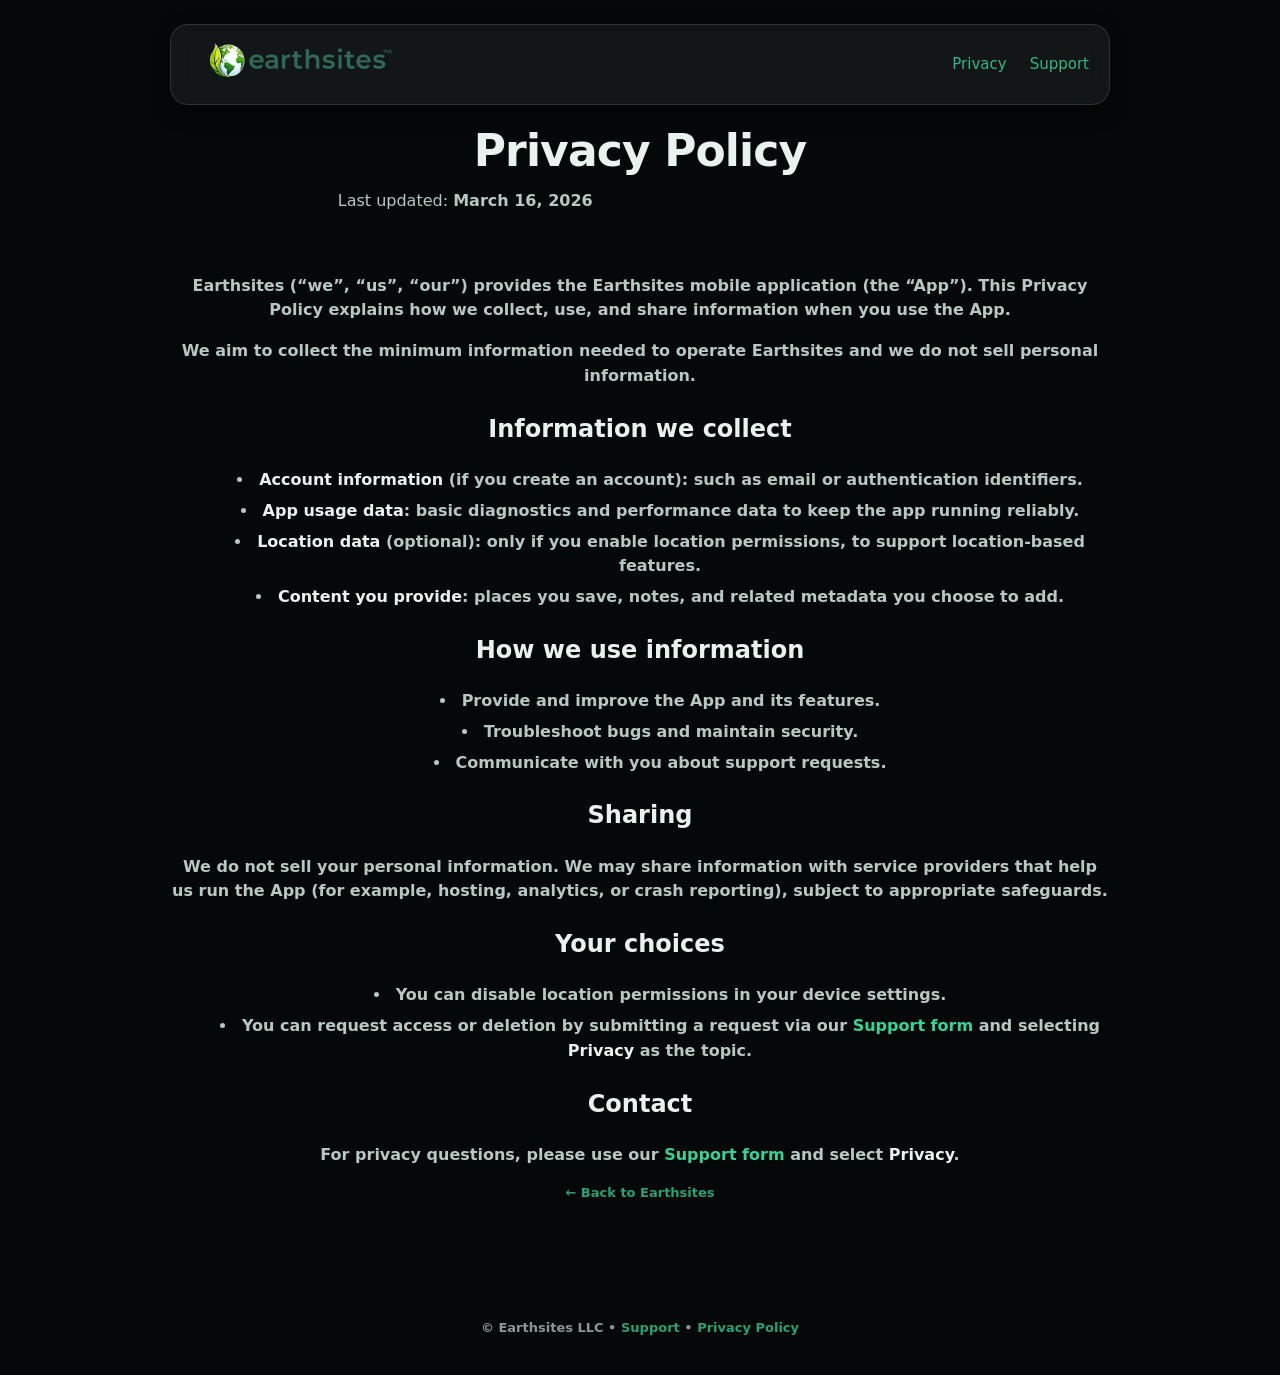
==== commit 9613abb8: "Add logo to support and privacy pages" ====
--- a/privacy.html
+++ b/privacy.html
@@ -11,7 +11,7 @@
   <header class="wrap">
     <nav class="nav">
       <a class="brand" href="/">
-  <img src="/eslogo-transparent.png" alt="Earthsites logo" style="height:40px;">
+  <img src="/eslogo.png" alt="Earthsites logo" style="height:40px;">
 </a>
       <div class="links">
         <a class="active" href="/privacy">Privacy</a>
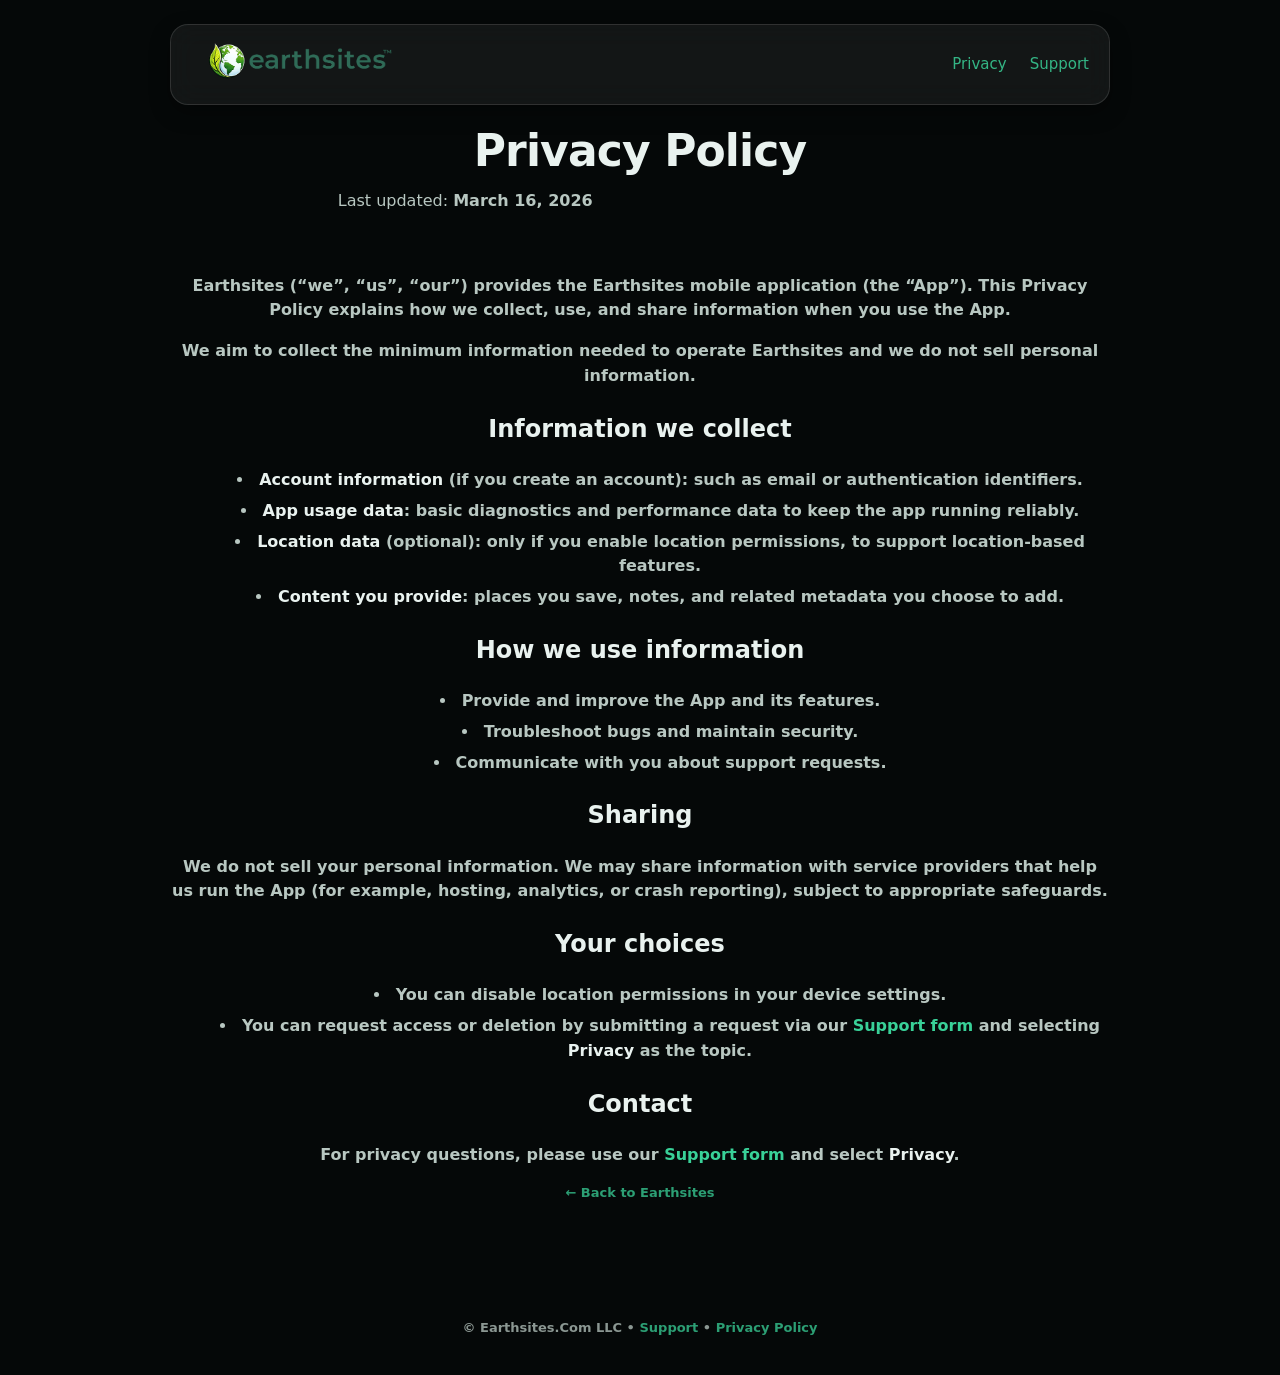
==== commit d7136b57: "Update Earthsites website wording and company name" ====
--- a/privacy.html
+++ b/privacy.html
@@ -1,84 +1,84 @@
-<!doctype html>
-<html lang="en">
-<head>
-  <meta charset="utf-8" />
-  <meta name="viewport" content="width=device-width,initial-scale=1" />
-  <title>Earthsites — Privacy Policy</title>
-  <meta name="description" content="Earthsites Privacy Policy" />
-  <link rel="stylesheet" href="/styles.css" />
-</head>
-<body>
-  <header class="wrap">
-    <nav class="nav">
-      <a class="brand" href="/">
-  <img src="/eslogo.png" alt="Earthsites logo" style="height:40px;">
-</a>
-      <div class="links">
-        <a class="active" href="/privacy">Privacy</a>
-        <a href="/support">Support</a>
-      </div>
-    </nav>
-
-    <section class="pagehead">
-      <h1>Privacy Policy</h1>
-      <p class="sub">Last updated: <strong>March 16, 2026</p>
-    </section>
-  </header>
-
-  <main class="wrap prose">
-    <p>
-      Earthsites (“we”, “us”, “our”) provides the Earthsites mobile application (the “App”).
-      This Privacy Policy explains how we collect, use, and share information when you use the App. <p>
-      We aim to collect the minimum information needed to operate Earthsites and we do not sell personal
-     information.
-</p>
-    </p>
-
-    <h2>Information we collect</h2>
-    <ul>
-      <li><strong>Account information</strong> (if you create an account): such as email or authentication identifiers.</li>
-      <li><strong>App usage data</strong>: basic diagnostics and performance data to keep the app running reliably.</li>
-      <li><strong>Location data</strong> (optional): only if you enable location permissions, to support location-based features.</li>
-      <li><strong>Content you provide</strong>: places you save, notes, and related metadata you choose to add.</li>
-    </ul>
-
-    <h2>How we use information</h2>
-    <ul>
-      <li>Provide and improve the App and its features.</li>
-      <li>Troubleshoot bugs and maintain security.</li>
-      <li>Communicate with you about support requests.</li>
-    </ul>
-
-    <h2>Sharing</h2>
-    <p>
-      We do not sell your personal information. We may share information with service providers that help us run the App
-      (for example, hosting, analytics, or crash reporting), subject to appropriate safeguards.
-    </p>
-
-    <h2>Your choices</h2>
-<ul>
-  <li>You can disable location permissions in your device settings.</li>
-  <li>
-    You can request access or deletion by submitting a request via our
-    <a href="/support?topic=Privacy">Support form</a> and selecting <strong>Privacy</strong> as the topic.
-  </li>
-</ul>
-
-<h2>Contact</h2>
-<p>
-  For privacy questions, please use our <a href="/support">Support form</a> and select <strong>Privacy</strong>.
-</p>
-    </p>
-
-    <p class="fine"><a href="/">← Back to Earthsites</a></p>
-  </main>
-  <footer class="wrap" style="margin-top:40px;">
-  <p class="fine">
-    © <span id="y"></span> Earthsites LLC
-    • <a href="/support">Support</a>
-    • <a href="/privacy">Privacy Policy</a>
-  </p>
-</footer>
-</body>
-</html>
-
+<!doctype html>
+<html lang="en">
+<head>
+  <meta charset="utf-8" />
+  <meta name="viewport" content="width=device-width,initial-scale=1" />
+  <title>Earthsites — Privacy Policy</title>
+  <meta name="description" content="Earthsites Privacy Policy" />
+  <link rel="stylesheet" href="/styles.css" />
+</head>
+<body>
+  <header class="wrap">
+    <nav class="nav">
+      <a class="brand" href="/">
+  <img src="/eslogo.png" alt="Earthsites logo" style="height:40px;">
+</a>
+      <div class="links">
+        <a class="active" href="/privacy">Privacy</a>
+        <a href="/support">Support</a>
+      </div>
+    </nav>
+
+    <section class="pagehead">
+      <h1>Privacy Policy</h1>
+      <p class="sub">Last updated: <strong>March 16, 2026</p>
+    </section>
+  </header>
+
+  <main class="wrap prose">
+    <p>
+      Earthsites (“we”, “us”, “our”) provides the Earthsites mobile application (the “App”).
+      This Privacy Policy explains how we collect, use, and share information when you use the App. <p>
+      We aim to collect the minimum information needed to operate Earthsites and we do not sell personal
+     information.
+</p>
+    </p>
+
+    <h2>Information we collect</h2>
+    <ul>
+      <li><strong>Account information</strong> (if you create an account): such as email or authentication identifiers.</li>
+      <li><strong>App usage data</strong>: basic diagnostics and performance data to keep the app running reliably.</li>
+      <li><strong>Location data</strong> (optional): only if you enable location permissions, to support location-based features.</li>
+      <li><strong>Content you provide</strong>: places you save, notes, and related metadata you choose to add.</li>
+    </ul>
+
+    <h2>How we use information</h2>
+    <ul>
+      <li>Provide and improve the App and its features.</li>
+      <li>Troubleshoot bugs and maintain security.</li>
+      <li>Communicate with you about support requests.</li>
+    </ul>
+
+    <h2>Sharing</h2>
+    <p>
+      We do not sell your personal information. We may share information with service providers that help us run the App
+      (for example, hosting, analytics, or crash reporting), subject to appropriate safeguards.
+    </p>
+
+    <h2>Your choices</h2>
+<ul>
+  <li>You can disable location permissions in your device settings.</li>
+  <li>
+    You can request access or deletion by submitting a request via our
+    <a href="/support?topic=Privacy">Support form</a> and selecting <strong>Privacy</strong> as the topic.
+  </li>
+</ul>
+
+<h2>Contact</h2>
+<p>
+  For privacy questions, please use our <a href="/support">Support form</a> and select <strong>Privacy</strong>.
+</p>
+    </p>
+
+    <p class="fine"><a href="/">← Back to Earthsites</a></p>
+  </main>
+  <footer class="wrap" style="margin-top:40px;">
+  <p class="fine">
+    © <span id="y"></span> Earthsites.Com LLC
+    • <a href="/support">Support</a>
+    • <a href="/privacy">Privacy Policy</a>
+  </p>
+</footer>
+</body>
+</html>
+
